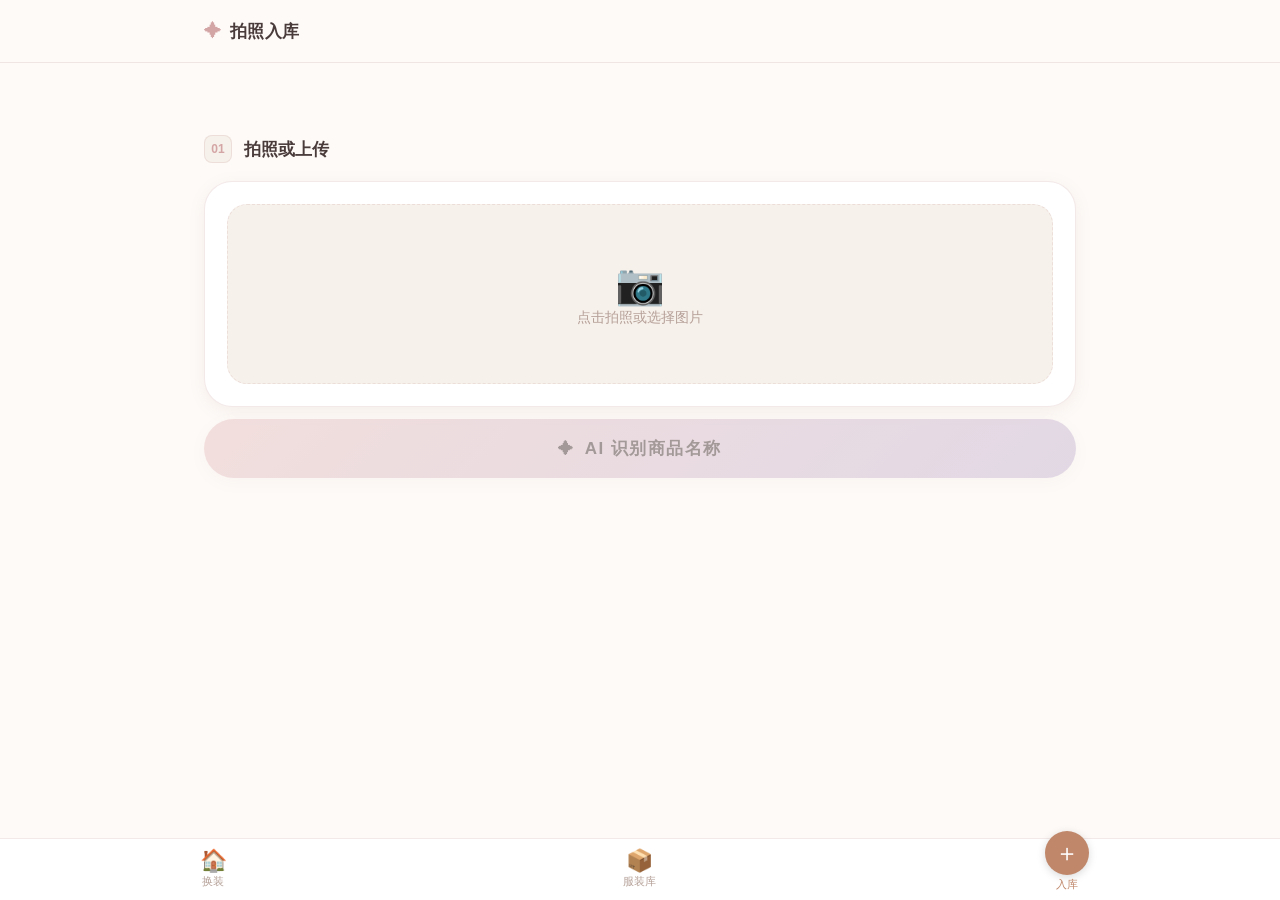
==== src/main/resources/static/add-item.html @ 5368d44f "feat: add frontend - bottom nav, feedback panel, add-item page, inventory list page Made-with: Curso" ====
<!DOCTYPE html>
<html lang="zh-CN" data-theme="gentle-luxury">
<head>
  <meta charset="UTF-8">
  <meta name="viewport" content="width=device-width, initial-scale=1.0, maximum-scale=1.0, user-scalable=no">
  <title>StyleMe · 拍照入库</title>
  <link rel="stylesheet" href="css/style.css">
  <style>
    .preview-img { width:100%; border-radius:12px; object-fit:cover; max-height:300px; display:block; }
    .form-stack { display:flex; flex-direction:column; gap:14px; }
    .field-row { display:flex; gap:10px; }
    .field { display:flex; flex-direction:column; gap:4px; flex:1; }
    .field-label { font-size:13px; font-weight:500; color:var(--text-2,#555); }
    textarea.field-input { resize:vertical; min-height:60px; }
    select.field-input { appearance:none; }
  </style>
</head>
<body>
<header class="header"><div class="header-inner">
  <div class="logo"><span class="logo-mark">✦</span><span class="logo-name">拍照入库</span></div>
</div></header>

<main class="main" style="padding-top:72px">
  <section class="block">
    <div class="block-label">
      <span class="block-num">01</span><span class="block-title">拍照或上传</span>
    </div>
    <div class="ucard" style="cursor:pointer" id="photoCard">
      <div class="uzone" id="photoZone" style="min-height:180px;display:flex;align-items:center;justify-content:center;flex-direction:column;gap:8px;">
        <input type="file" id="photoInput" accept="image/*" capture="environment" hidden>
        <div id="photoPh" style="text-align:center">
          <div style="font-size:40px">📷</div>
          <span style="font-size:14px;color:var(--text-3,#999)">点击拍照或选择图片</span>
        </div>
        <img class="preview-img hidden" id="previewImg" alt="预览">
      </div>
    </div>
    <button class="btn-gen" id="recognizeBtn" disabled style="margin-top:12px;width:100%">
      <span class="btn-gen-star">✦</span><span id="recognizeBtnText">AI 识别商品名称</span>
    </button>
  </section>

  <section class="block hidden" id="itemFormSection">
    <div class="block-label">
      <span class="block-num">02</span><span class="block-title">填写商品信息</span>
    </div>
    <div class="form-stack">
      <div class="field">
        <label class="field-label">商品名称 *</label>
        <input class="field-input" type="text" id="itemName" placeholder="AI已识别，可修改">
      </div>
      <div class="field">
        <label class="field-label">AI 描述</label>
        <textarea class="field-input" id="itemDesc" rows="2" placeholder="商品描述"></textarea>
      </div>
      <div class="field">
        <label class="field-label">分类</label>
        <select class="field-input" id="itemCategory">
          <option value="">请选择</option>
          <option>上装</option><option>下装</option>
          <option>外套</option><option>裙装</option><option>配饰</option>
        </select>
      </div>
      <div class="field-row">
        <div class="field">
          <label class="field-label">进价（元）</label>
          <input class="field-input" type="number" step="0.01" id="costPrice" placeholder="选填">
        </div>
        <div class="field">
          <label class="field-label">售价（元）</label>
          <input class="field-input" type="number" step="0.01" id="salePrice" placeholder="选填">
        </div>
      </div>
      <div class="field-row">
        <div class="field">
          <label class="field-label">颜色</label>
          <input class="field-input" type="text" id="skuColor" placeholder="如：米白色">
        </div>
        <div class="field">
          <label class="field-label">尺码</label>
          <select class="field-input" id="skuSize">
            <option value="">请选择</option>
            <option>XS</option><option>S</option><option>M</option>
            <option>L</option><option>XL</option><option>XXL</option>
          </select>
        </div>
        <div class="field">
          <label class="field-label">库存数</label>
          <input class="field-input" type="number" id="stockQty" value="1" min="0">
        </div>
      </div>
    </div>
    <button class="btn-gen" id="saveBtn" style="width:100%;margin-top:16px">
      <span class="btn-gen-star">✦</span><span id="saveBtnText">确认入库</span>
    </button>
  </section>

  <div class="toast hidden" id="toast"><span class="toast-icon">⚠</span><span id="toastMsg"></span></div>
</main>

<nav class="bottom-nav">
  <a class="bnav-item" href="index.html"><span class="bnav-icon">🏠</span><span class="bnav-label">换装</span></a>
  <a class="bnav-item" href="inventory.html"><span class="bnav-icon">📦</span><span class="bnav-label">服装库</span></a>
  <a class="bnav-item bnav-add active" href="add-item.html"><span class="bnav-icon">＋</span><span class="bnav-label">入库</span></a>
</nav>

<script>
const getToken = () => localStorage.getItem('sm_token') || '';
const showToast = (msg, dur) => {
  dur = dur || 3000;
  const t = document.getElementById('toast');
  document.getElementById('toastMsg').textContent = msg;
  t.classList.remove('hidden');
  setTimeout(() => t.classList.add('hidden'), dur);
};

let photoFile = null;

document.getElementById('photoCard').addEventListener('click', () =>
  document.getElementById('photoInput').click());

document.getElementById('photoInput').addEventListener('change', e => {
  photoFile = e.target.files[0];
  if (!photoFile) return;
  const reader = new FileReader();
  reader.onload = ev => {
    const img = document.getElementById('previewImg');
    img.src = ev.target.result;
    img.classList.remove('hidden');
    document.getElementById('photoPh').style.display = 'none';
    document.getElementById('recognizeBtn').disabled = false;
  };
  reader.readAsDataURL(photoFile);
});

document.getElementById('recognizeBtn').addEventListener('click', async () => {
  if (!photoFile) return;
  document.getElementById('recognizeBtnText').textContent = '识别中…';
  document.getElementById('recognizeBtn').disabled = true;

  try {
    const fd = new FormData();
    fd.append('image', photoFile);
    const res = await fetch('/inventory/recognize', {
      method: 'POST',
      headers: { 'Authorization': 'Bearer ' + getToken() },
      body: fd
    });
    const data = await res.json();
    if (data.code === 200 && data.data) {
      document.getElementById('itemName').value = data.data.name || '';
      document.getElementById('itemDesc').value  = data.data.description || '';
    } else {
      showToast('AI识别失败，请手动填写');
    }
  } catch(e) {
    showToast('网络错误，请手动填写');
  }

  document.getElementById('itemFormSection').classList.remove('hidden');
  document.getElementById('itemFormSection').scrollIntoView({ behavior: 'smooth' });
  document.getElementById('recognizeBtnText').textContent = 'AI 识别商品名称';
  document.getElementById('recognizeBtn').disabled = false;
});

document.getElementById('saveBtn').addEventListener('click', async () => {
  const itemName = document.getElementById('itemName').value.trim();
  if (!itemName) { showToast('请填写商品名称'); return; }
  if (!photoFile) { showToast('请先拍照或上传图片'); return; }

  document.getElementById('saveBtnText').textContent = '入库中…';
  document.getElementById('saveBtn').disabled = true;

  try {
    const fd = new FormData();
    fd.append('image', photoFile);
    fd.append('itemName', itemName);
    const cat   = document.getElementById('itemCategory').value;
    const cost  = document.getElementById('costPrice').value;
    const sale  = document.getElementById('salePrice').value;
    const desc  = document.getElementById('itemDesc').value;
    const color = document.getElementById('skuColor').value;
    const size  = document.getElementById('skuSize').value;
    const qty   = document.getElementById('stockQty').value;
    if (cat)   fd.append('category', cat);
    if (cost)  fd.append('costPrice', cost);
    if (sale)  fd.append('salePrice', sale);
    if (desc)  fd.append('description', desc);
    if (color) fd.append('color', color);
    if (size)  fd.append('size', size);
    if (qty)   fd.append('stockQty', qty);

    const res = await fetch('/inventory/items', {
      method: 'POST',
      headers: { 'Authorization': 'Bearer ' + getToken() },
      body: fd
    });
    const data = await res.json();
    if (data.code === 200) {
      showToast('入库成功！');
      setTimeout(() => location.href = 'inventory.html', 1200);
    } else {
      showToast('入库失败：' + (data.msg || '请重试'));
    }
  } catch(e) {
    showToast('网络错误：' + e.message);
  }

  document.getElementById('saveBtnText').textContent = '确认入库';
  document.getElementById('saveBtn').disabled = false;
});
</script>
</body>
</html>
---- src/main/resources/static/css/style.css ----
/* ================================================================
   StyleMe · 全局样式
   主题切换：[data-theme="gentle-luxury" | "sweet-fresh" | "premium"]
   ================================================================ */

/* ── 1. 主题变量 ─────────────────────────────────────────────── */

/* 默认：温柔轻奢（莫兰迪浅粉 × 浅杏 × 低饱和紫） */
:root {
  --bg:          #FDFAF7;
  --bg-2:        #F7F1EB;
  --bg-card:     #FFFFFF;
  --bg-input:    #F4EDE5;
  --bg-header:   rgba(253, 250, 247, 0.88);

  --c-primary:   #D4A5A5;
  --c-deep:      #BF8F8F;
  --c-rose:      #E8C4C4;
  --c-apricot:   #EDD5BC;
  --c-lavender:  #C8B8D4;

  --text-1:      #4A3B3B;
  --text-2:      #8A7070;
  --text-3:      #B5A098;

  --border:      rgba(200, 155, 155, 0.22);
  --shadow-s:    0 4px 16px rgba(190, 140, 130, 0.10);
  --shadow-m:    0 8px 32px rgba(190, 140, 130, 0.14);
  --shadow-l:    0 18px 52px rgba(190, 140, 130, 0.18);

  --grad:        linear-gradient(135deg, #E8C4C4 0%, #C8B8D4 100%);
  --grad-hover:  linear-gradient(135deg, #D4A5A5 0%, #B8A5C8 100%);
  --btn-text:    #4A3B3B;

  --tdot-1:      linear-gradient(135deg, #E8C4C4, #C8B8D4);
  --tdot-2:      linear-gradient(135deg, #FFB3CC, #B8E4FF);
  --tdot-3:      linear-gradient(135deg, #8B7355, #2C2420);

  --radius-s:    12px;
  --radius-m:    20px;
  --radius-l:    28px;
  --radius-xl:   36px;
  --ease:        cubic-bezier(0.4, 0, 0.2, 1);
}

/* 甜美清新（马卡龙粉 × 淡蓝 × 柔和渐变） */
[data-theme="sweet-fresh"] {
  --bg:          #FFF8FC;
  --bg-2:        #FFF0F6;
  --bg-card:     #FFFFFF;
  --bg-input:    #FFEAF3;
  --bg-header:   rgba(255, 248, 252, 0.88);

  --c-primary:   #FF85A6;
  --c-deep:      #E8628A;
  --c-rose:      #FFB3CC;
  --c-apricot:   #FFDDE8;
  --c-lavender:  #B8E4FF;

  --text-1:      #4A2B3B;
  --text-2:      #9B6B80;
  --text-3:      #C49BAA;

  --border:      rgba(255, 133, 166, 0.22);
  --shadow-s:    0 4px 16px rgba(255, 133, 166, 0.10);
  --shadow-m:    0 8px 32px rgba(255, 133, 166, 0.14);
  --shadow-l:    0 18px 52px rgba(255, 133, 166, 0.18);

  --grad:        linear-gradient(135deg, #FFB3CC 0%, #B8E4FF 100%);
  --grad-hover:  linear-gradient(135deg, #FF85A6 0%, #82CCFF 100%);
  --btn-text:    #4A2B3B;
}

/* 高级质感（极简线条 × 暖棕 × 优雅深色） */
[data-theme="premium"] {
  --bg:          #F8F6F3;
  --bg-2:        #F0EDE8;
  --bg-card:     #FFFFFF;
  --bg-input:    #EDE9E3;
  --bg-header:   rgba(248, 246, 243, 0.88);

  --c-primary:   #8B7355;
  --c-deep:      #6B5540;
  --c-rose:      #C4B5A0;
  --c-apricot:   #D4C5B0;
  --c-lavender:  #A09898;

  --text-1:      #2C2420;
  --text-2:      #6B5C50;
  --text-3:      #9B8C80;

  --border:      rgba(100, 80, 60, 0.16);
  --shadow-s:    0 4px 16px rgba(80, 60, 40, 0.08);
  --shadow-m:    0 8px 32px rgba(80, 60, 40, 0.12);
  --shadow-l:    0 18px 52px rgba(80, 60, 40, 0.16);

  --grad:        linear-gradient(135deg, #5C4535 0%, #2C2420 100%);
  --grad-hover:  linear-gradient(135deg, #7A5C45 0%, #4A3525 100%);
  --btn-text:    #F8F6F3;
}

/* ── 2. 基础重置 ─────────────────────────────────────────────── */
*, *::before, *::after { box-sizing: border-box; margin: 0; padding: 0; }

html {
  font-size: 16px;
  scroll-behavior: smooth;
  -webkit-tap-highlight-color: transparent;
}

body {
  font-family: -apple-system, BlinkMacSystemFont, "PingFang SC",
               "Hiragino Sans GB", "Microsoft YaHei", "Segoe UI", sans-serif;
  background: var(--bg);
  color: var(--text-1);
  min-height: 100vh;
  display: flex;
  flex-direction: column;
  transition: background 0.4s var(--ease), color 0.4s var(--ease);
  -webkit-font-smoothing: antialiased;
}

img   { max-width: 100%; display: block; }
input, button, textarea { font-family: inherit; outline: none; border: none; background: none; }
.hidden { display: none !important; }

/* ── 3. Header ───────────────────────────────────────────────── */
.header {
  position: sticky;
  top: 0;
  z-index: 200;
  background: var(--bg-header);
  backdrop-filter: blur(18px);
  -webkit-backdrop-filter: blur(18px);
  border-bottom: 1px solid var(--border);
  transition: background 0.4s var(--ease);
}

.header-inner {
  max-width: 920px;
  margin: 0 auto;
  padding: 0 24px;
  height: 62px;
  display: flex;
  align-items: center;
  justify-content: space-between;
}

/* Logo */
.logo { display: flex; align-items: center; gap: 8px; }
.logo-mark { font-size: 18px; color: var(--c-primary); line-height: 1; }
.logo-name  { font-size: 17px; font-weight: 800; color: var(--text-1); letter-spacing: 0.3px; }
.logo-tag   {
  font-size: 11px; color: var(--text-3);
  padding: 3px 9px;
  background: var(--bg-2);
  border-radius: 100px;
  border: 1px solid var(--border);
}

/* Header right */
.header-right { display: flex; align-items: center; gap: 14px; }

/* Theme bar */
.theme-bar {
  display: flex; gap: 7px; align-items: center;
  padding: 6px 10px;
  background: var(--bg-2);
  border-radius: 100px;
  border: 1px solid var(--border);
}

.tdot {
  width: 18px; height: 18px; border-radius: 50%;
  cursor: pointer;
  border: 2px solid transparent;
  transition: transform 0.25s var(--ease), border-color 0.25s var(--ease);
  flex-shrink: 0;
}
.tdot:nth-child(1) { background: var(--tdot-1); }
.tdot:nth-child(2) { background: var(--tdot-2); }
.tdot:nth-child(3) { background: var(--tdot-3); }
.tdot.active, .tdot:hover { transform: scale(1.25); border-color: var(--text-1); }

/* Auth */
.auth-wrap { display: flex; align-items: center; }

.user-chip {
  display: flex; align-items: center; gap: 8px;
}
.user-avatar {
  width: 30px; height: 30px; border-radius: 50%;
  background: var(--grad);
  color: var(--btn-text);
  font-size: 13px; font-weight: 700;
  display: flex; align-items: center; justify-content: center;
  flex-shrink: 0;
}
.user-name { font-size: 13px; color: var(--text-2); max-width: 80px; overflow: hidden; text-overflow: ellipsis; white-space: nowrap; }
.btn-logout {
  padding: 5px 12px; border-radius: 100px;
  border: 1px solid var(--border);
  font-size: 12px; color: var(--text-2);
  cursor: pointer;
  transition: all 0.2s var(--ease);
}
.btn-logout:hover { background: var(--bg-2); color: var(--text-1); }

.btn-login {
  padding: 9px 22px;
  border-radius: 100px;
  background: var(--grad);
  color: var(--btn-text);
  font-size: 14px; font-weight: 600;
  cursor: pointer;
  box-shadow: var(--shadow-s);
  transition: all 0.3s var(--ease);
}
.btn-login:hover { transform: translateY(-1px); box-shadow: var(--shadow-m); }

/* ── 4. Hero ─────────────────────────────────────────────────── */
.hero {
  position: relative;
  max-width: 920px;
  margin: 0 auto;
  padding: 56px 24px 44px;
  overflow: hidden;
}

.hero-body { position: relative; z-index: 1; }

.hero-badge {
  display: inline-flex; align-items: center; gap: 6px;
  padding: 7px 18px;
  background: var(--bg-card);
  border: 1px solid var(--border);
  border-radius: 100px;
  font-size: 13px; font-weight: 500;
  color: var(--c-primary);
  margin-bottom: 22px;
  box-shadow: var(--shadow-s);
}

.hero-title {
  font-size: clamp(30px, 5.5vw, 50px);
  font-weight: 800;
  line-height: 1.22;
  letter-spacing: -0.5px;
  color: var(--text-1);
  margin-bottom: 16px;
}

.hero-desc {
  font-size: 15px;
  color: var(--text-2);
  line-height: 1.65;
  max-width: 380px;
}

/* Decorative blobs */
.hero-deco { position: absolute; inset: 0; pointer-events: none; overflow: hidden; }
.deco-blob {
  position: absolute;
  border-radius: 50%;
  transition: background 0.4s var(--ease), opacity 0.4s var(--ease);
}
.deco-blob-1 {
  width: 220px; height: 220px;
  right: -20px; top: 0;
  background: var(--c-rose);
  opacity: 0.22;
}
.deco-blob-2 {
  width: 150px; height: 150px;
  right: 35px; top: 35px;
  background: var(--c-lavender);
  opacity: 0.28;
}
.deco-blob-3 {
  width: 80px; height: 80px;
  right: 75px; top: 75px;
  background: var(--c-apricot);
  opacity: 0.5;
}

/* ── 5. Main layout ──────────────────────────────────────────── */
.main {
  flex: 1;
  max-width: 920px;
  width: 100%;
  margin: 0 auto;
  padding: 0 24px 88px;
  display: flex;
  flex-direction: column;
  gap: 36px;
}

/* Block header */
.block-label {
  display: flex;
  align-items: center;
  gap: 12px;
  margin-bottom: 18px;
}
.block-num {
  width: 28px; height: 28px;
  border-radius: 8px;
  background: var(--bg-2);
  border: 1px solid var(--border);
  font-size: 12px; font-weight: 700;
  color: var(--c-primary);
  display: flex; align-items: center; justify-content: center;
  flex-shrink: 0;
}
.block-title { font-size: 17px; font-weight: 700; color: var(--text-1); }
.block-tip   { font-size: 12px; color: var(--text-3); margin-left: auto; }

/* ── 6. Upload ───────────────────────────────────────────────── */
.upload-row {
  display: grid;
  grid-template-columns: 1fr 1fr;
  gap: 16px;
}

.ucard {
  background: var(--bg-card);
  border-radius: var(--radius-l);
  padding: 22px;
  border: 1px solid var(--border);
  box-shadow: var(--shadow-s);
  transition: box-shadow 0.3s var(--ease), transform 0.3s var(--ease);
}
.ucard:hover { box-shadow: var(--shadow-m); transform: translateY(-2px); }

.ucard-head {
  display: flex; align-items: center; gap: 12px;
  margin-bottom: 14px;
}
.ucard-icon {
  width: 48px; height: 48px;
  border-radius: var(--radius-s);
  background: var(--bg-2);
  font-size: 24px;
  display: flex; align-items: center; justify-content: center;
  flex-shrink: 0;
}
.ucard-name  { font-size: 14px; font-weight: 700; color: var(--text-1); margin-bottom: 3px; }
.ucard-limit { font-size: 12px; color: var(--text-3); }

/* Upload zone */
.uzone {
  min-height: 140px;
  border: 1.5px dashed var(--border);
  border-radius: var(--radius-m);
  background: var(--bg-2);
  cursor: pointer;
  position: relative;
  overflow: hidden;
  transition: border-color 0.25s var(--ease), background 0.25s var(--ease);
}
.uzone:hover,
.uzone.drag-over {
  border-color: var(--c-primary);
  background: var(--bg-input);
}

/* Placeholder */
.uzone-ph {
  position: absolute;
  inset: 0;
  display: flex;
  flex-direction: column;
  align-items: center;
  justify-content: center;
  gap: 8px;
  font-size: 13px;
  color: var(--text-3);
  pointer-events: none;
  transition: opacity 0.2s;
}
.uzone-ph.hidden { opacity: 0; pointer-events: none; display: flex !important; visibility: hidden; }
.uzone-plus {
  width: 38px; height: 38px;
  border-radius: 50%;
  background: var(--bg-card);
  border: 1.5px solid var(--border);
  font-size: 22px; font-weight: 300;
  color: var(--c-primary);
  display: flex; align-items: center; justify-content: center;
  box-shadow: var(--shadow-s);
  line-height: 1;
}

/* Preview grid */
.ugrid {
  display: flex;
  flex-wrap: wrap;
  gap: 8px;
  padding: 10px;
  min-height: 140px;
  align-content: flex-start;
  position: relative;
  z-index: 1;
}

.uitem {
  width: calc(33.33% - 6px);
  aspect-ratio: 1 / 1;
  border-radius: var(--radius-s);
  overflow: hidden;
  position: relative;
  box-shadow: var(--shadow-s);
  animation: popIn 0.25s var(--ease);
}
.uitem img {
  width: 100%; height: 100%;
  object-fit: cover;
  display: block;
}
.uitem-del {
  position: absolute; top: 4px; right: 4px;
  width: 22px; height: 22px;
  border-radius: 50%;
  background: rgba(0,0,0,0.45);
  color: #fff;
  font-size: 15px; line-height: 1;
  display: flex; align-items: center; justify-content: center;
  cursor: pointer;
  transition: background 0.2s;
}
.uitem-del:hover { background: rgba(200,60,60,0.85); }

/* ── 7. Preferences ──────────────────────────────────────────── */
.pref-stack {
  display: flex;
  flex-direction: column;
  gap: 4px;
  background: var(--bg-card);
  border-radius: var(--radius-l);
  border: 1px solid var(--border);
  box-shadow: var(--shadow-s);
  overflow: hidden;
}

.pref-row {
  display: flex;
  align-items: flex-start;
  gap: 16px;
  padding: 18px 22px;
  border-bottom: 1px solid var(--border);
}
.pref-row:last-child { border-bottom: none; }

.pref-label {
  font-size: 13px;
  font-weight: 600;
  color: var(--text-3);
  letter-spacing: 0.5px;
  padding-top: 7px;
  min-width: 32px;
  flex-shrink: 0;
}

.pills { display: flex; flex-wrap: wrap; gap: 8px; }

.pill { cursor: pointer; }
.pill input { display: none; }
.pill span {
  display: inline-flex; align-items: center;
  padding: 7px 16px;
  border-radius: 100px;
  font-size: 13px; font-weight: 500;
  color: var(--text-2);
  background: var(--bg-2);
  border: 1.5px solid transparent;
  transition: all 0.22s var(--ease);
  user-select: none;
  white-space: nowrap;
}
.pill span:hover { background: var(--bg-input); border-color: var(--border); }
.pill input:checked + span {
  background: var(--bg-card);
  border-color: var(--c-primary);
  color: var(--c-primary);
  font-weight: 700;
  box-shadow: var(--shadow-s);
}

/* ── 8. Generate button ──────────────────────────────────────── */
.gen-section {
  display: flex;
  flex-direction: column;
  align-items: center;
  gap: 12px;
}

.btn-gen {
  display: inline-flex;
  align-items: center;
  justify-content: center;
  gap: 10px;
  padding: 18px 52px;
  border-radius: 100px;
  background: var(--grad);
  color: var(--btn-text);
  font-size: 17px;
  font-weight: 700;
  letter-spacing: 1.5px;
  cursor: pointer;
  box-shadow: var(--shadow-m);
  transition: all 0.3s var(--ease);
  position: relative;
  overflow: hidden;
  min-width: 220px;
}
.btn-gen::after {
  content: '';
  position: absolute; inset: 0;
  background: linear-gradient(135deg, rgba(255,255,255,0.22) 0%, transparent 55%);
  opacity: 0;
  transition: opacity 0.3s;
}
.btn-gen:hover::after { opacity: 1; }
.btn-gen:hover        { transform: translateY(-3px); box-shadow: var(--shadow-l); }
.btn-gen:active       { transform: translateY(-1px); }
.btn-gen:disabled     { opacity: 0.5; cursor: not-allowed; transform: none; box-shadow: var(--shadow-s); }

.btn-gen-star { font-size: 15px; }

.gen-hint { font-size: 13px; color: var(--text-3); }

/* ── 9. Loading ──────────────────────────────────────────────── */
.loading-wrap {
  display: flex;
  justify-content: center;
  padding: 10px 0;
}

.loading-card {
  background: var(--bg-card);
  border-radius: var(--radius-l);
  padding: 44px 56px;
  display: flex;
  flex-direction: column;
  align-items: center;
  gap: 14px;
  border: 1px solid var(--border);
  box-shadow: var(--shadow-m);
  animation: fadeIn 0.3s var(--ease);
}

.spinner {
  width: 50px; height: 50px;
  border: 3px solid var(--bg-2);
  border-top-color: var(--c-primary);
  border-radius: 50%;
  animation: spin 0.8s linear infinite;
}

.loading-title { font-size: 15px; font-weight: 600; color: var(--text-1); }
.loading-sub   { font-size: 13px; color: var(--text-3); }

/* ── 10. Result ──────────────────────────────────────────────── */
.result-section { animation: slideUp 0.5s var(--ease); }

.result-card {
  background: var(--bg-card);
  border-radius: var(--radius-xl);
  overflow: hidden;
  border: 1px solid var(--border);
  box-shadow: var(--shadow-l);
}

.result-imgs {
  width: 100%;
  background: var(--bg-2);
  display: flex;
  flex-wrap: wrap;
  min-height: 180px;
}

.result-img-item {
  flex: 1;
  min-width: 200px;
  max-height: 520px;
  overflow: hidden;
  background: var(--bg-2);
}
.result-img-item img {
  width: 100%; height: 100%;
  object-fit: contain;
  transition: transform 0.4s var(--ease);
}
.result-img-item img:hover { transform: scale(1.02); }

.result-info {
  padding: 28px 28px 32px;
  display: flex;
  flex-direction: column;
  gap: 18px;
}

.result-desc {
  font-size: 14px; line-height: 1.75;
  color: var(--text-2);
}

.result-chips { display: flex; flex-wrap: wrap; gap: 8px; }

.chip {
  display: inline-flex; align-items: center; gap: 4px;
  padding: 5px 13px;
  background: var(--bg-2);
  border: 1px solid var(--border);
  border-radius: 100px;
  font-size: 12px; color: var(--text-3);
}

.result-btns { display: flex; gap: 12px; }

.btn-outline, .btn-solid {
  flex: 1; padding: 14px 20px;
  border-radius: 100px;
  font-size: 14px; font-weight: 600;
  cursor: pointer;
  transition: all 0.25s var(--ease);
}
.btn-solid {
  background: var(--grad);
  color: var(--btn-text);
  box-shadow: var(--shadow-s);
}
.btn-solid:hover { transform: translateY(-2px); box-shadow: var(--shadow-m); }

.btn-outline {
  background: var(--bg-2);
  color: var(--text-2);
  border: 1.5px solid var(--border);
}
.btn-outline:hover { border-color: var(--c-primary); color: var(--c-primary); background: var(--bg-input); }

/* ── 11. Toast ───────────────────────────────────────────────── */
.toast {
  position: fixed;
  bottom: 28px;
  left: 50%;
  transform: translateX(-50%);
  z-index: 500;
  background: #fff5f5;
  border: 1px solid #ffd0d0;
  border-radius: var(--radius-m);
  padding: 14px 22px;
  display: flex;
  align-items: center;
  gap: 8px;
  font-size: 14px;
  color: #b04040;
  box-shadow: var(--shadow-m);
  animation: slideUp 0.3s var(--ease);
  white-space: nowrap;
  max-width: calc(100vw - 48px);
}
.toast-icon { font-size: 16px; flex-shrink: 0; }

/* ── 12. Footer ──────────────────────────────────────────────── */
.footer {
  background: var(--bg-2);
  border-top: 1px solid var(--border);
  transition: background 0.4s var(--ease);
}
.footer-inner {
  max-width: 920px; margin: 0 auto;
  padding: 22px 24px;
  display: flex;
  align-items: center;
  justify-content: space-between;
}
.footer-brand { font-size: 14px; font-weight: 700; color: var(--c-primary); }
.footer-copy  { font-size: 12px; color: var(--text-3); }

/* ── 13. Modal ───────────────────────────────────────────────── */
.modal-bg {
  position: fixed; inset: 0; z-index: 999;
  background: rgba(30, 20, 20, 0.38);
  backdrop-filter: blur(10px);
  -webkit-backdrop-filter: blur(10px);
  display: flex;
  align-items: center;
  justify-content: center;
  padding: 24px;
  animation: fadeIn 0.2s var(--ease);
}

.modal {
  background: var(--bg-card);
  border-radius: var(--radius-xl);
  padding: 40px 34px 36px;
  width: 100%;
  max-width: 375px;
  position: relative;
  box-shadow: 0 28px 72px rgba(0,0,0,0.18);
  animation: slideUp 0.3s var(--ease);
}

.modal-x {
  position: absolute; top: 16px; right: 18px;
  width: 32px; height: 32px; border-radius: 50%;
  background: var(--bg-2);
  color: var(--text-2);
  font-size: 20px; line-height: 1;
  display: flex; align-items: center; justify-content: center;
  cursor: pointer;
  transition: all 0.2s;
}
.modal-x:hover { background: var(--bg-input); color: var(--text-1); }

.modal-top { text-align: center; margin-bottom: 30px; }
.modal-icon  { font-size: 36px; color: var(--c-primary); margin-bottom: 12px; }
.modal-title { font-size: 22px; font-weight: 800; color: var(--text-1); margin-bottom: 8px; }
.modal-sub   { font-size: 14px; color: var(--text-3); }

.field { margin-bottom: 16px; }
.field-label {
  display: block;
  font-size: 13px; font-weight: 600;
  color: var(--text-2);
  margin-bottom: 7px;
}
.field-input {
  width: 100%;
  padding: 13px 16px;
  background: var(--bg-2);
  border: 1.5px solid var(--border);
  border-radius: var(--radius-m);
  font-size: 15px; color: var(--text-1);
  transition: all 0.22s var(--ease);
}
.field-input:focus {
  border-color: var(--c-primary);
  background: var(--bg-card);
  box-shadow: 0 0 0 3px rgba(200, 140, 140, 0.12);
}
.field-error {
  font-size: 13px; color: #b04040;
  background: #fff5f5;
  border: 1px solid #ffd0d0;
  border-radius: var(--radius-s);
  padding: 10px 14px;
  margin-bottom: 12px;
}

.modal-note {
  text-align: center;
  font-size: 12px; color: var(--text-3);
  margin-top: 16px;
}

/* ── 14. Animations ──────────────────────────────────────────── */
@keyframes spin    { to { transform: rotate(360deg); } }
@keyframes fadeIn  { from { opacity: 0; } to { opacity: 1; } }
@keyframes slideUp {
  from { opacity: 0; transform: translateY(22px); }
  to   { opacity: 1; transform: translateY(0); }
}
@keyframes popIn {
  from { opacity: 0; transform: scale(0.8); }
  to   { opacity: 1; transform: scale(1); }
}

/* ── 15. Responsive ──────────────────────────────────────────── */
@media (max-width: 640px) {
  .hero        { padding: 36px 18px 28px; }
  .deco-blob   { display: none; }
  .hero-desc   { font-size: 14px; }

  .header-inner { padding: 0 16px; height: 56px; }
  .logo-tag     { display: none; }
  .logo-name    { font-size: 15px; }
  .header-right { gap: 10px; }
  .theme-bar    { padding: 5px 8px; gap: 6px; }
  .tdot         { width: 15px; height: 15px; }

  .main         { padding: 0 16px 72px; gap: 28px; }
  .upload-row   { grid-template-columns: 1fr; }
  .ucard        { padding: 16px; }

  .pref-row     { flex-direction: column; gap: 10px; }
  .pref-label   { padding-top: 0; }
  .pref-stack   { border-radius: var(--radius-m); }

  .btn-gen      { width: 100%; padding: 16px; font-size: 16px; }

  .result-info  { padding: 20px 18px 24px; }
  .result-btns  { flex-direction: column; }

  .footer-copy  { display: none; }

  .loading-card { padding: 32px 28px; }

  .modal        { padding: 32px 24px 28px; }
}

@media (max-width: 400px) {
  .btn-login    { padding: 7px 14px; font-size: 13px; }
  .user-name    { display: none; }
}

/* ── Bottom Navigation ─────────────────────── */
.bottom-nav {
  position: fixed; bottom: 0; left: 0; right: 0;
  display: flex; align-items: center; justify-content: space-around;
  background: var(--bg-card, #fff); border-top: 1px solid var(--border, #eee);
  padding: 8px 0 max(8px, env(safe-area-inset-bottom));
  z-index: 100;
}
.bnav-item {
  display: flex; flex-direction: column; align-items: center;
  gap: 2px; text-decoration: none; color: var(--text-3, #999);
  font-size: 11px; min-width: 56px;
}
.bnav-item.active { color: var(--accent, #c0876a); }
.bnav-icon { font-size: 22px; line-height: 1; }
.bnav-add .bnav-icon {
  background: var(--accent, #c0876a); color: #fff;
  border-radius: 50%; width: 44px; height: 44px;
  display: flex; align-items: center; justify-content: center;
  font-size: 24px; margin-top: -16px; box-shadow: 0 2px 8px rgba(0,0,0,.15);
}
.main, .footer { padding-bottom: 80px; }

/* ── Feedback Panel ───────────────────────── */
.feedback-wrap { margin-top: 20px; padding: 20px; background: var(--bg-card,#fff); border-radius: 16px; border: 1px solid var(--border,#eee); }
.feedback-title { font-size: 15px; font-weight: 600; margin-bottom: 14px; color: var(--text-1,#222); }
.fb-group { margin-bottom: 12px; }
.fb-group-label { font-size: 12px; color: var(--text-3,#999); margin-bottom: 6px; }
.fb-tags { display: flex; flex-wrap: wrap; gap: 8px; }
.fb-tag input { display: none; }
.fb-tag span { display: block; padding: 6px 12px; border-radius: 20px; border: 1px solid var(--border,#eee); font-size: 13px; cursor: pointer; color: var(--text-2,#555); transition: all .2s; }
.fb-tag input:checked + span { background: var(--accent,#c0876a); color: #fff; border-color: var(--accent,#c0876a); }
.fb-input-row { display: flex; gap: 8px; margin-top: 14px; }
.fb-input { flex: 1; padding: 10px 14px; border: 1px solid var(--border,#eee); border-radius: 10px; font-size: 14px; outline: none; }
.fb-mic { width: 42px; height: 42px; border-radius: 50%; border: 1px solid var(--border,#eee); background: var(--bg-page,#fdfaf7); font-size: 18px; cursor: pointer; flex-shrink: 0; }
.fb-mic.mic-active { background: #fee; border-color: #f66; }
.fb-trigger { margin-top: 12px; width: 100%; }
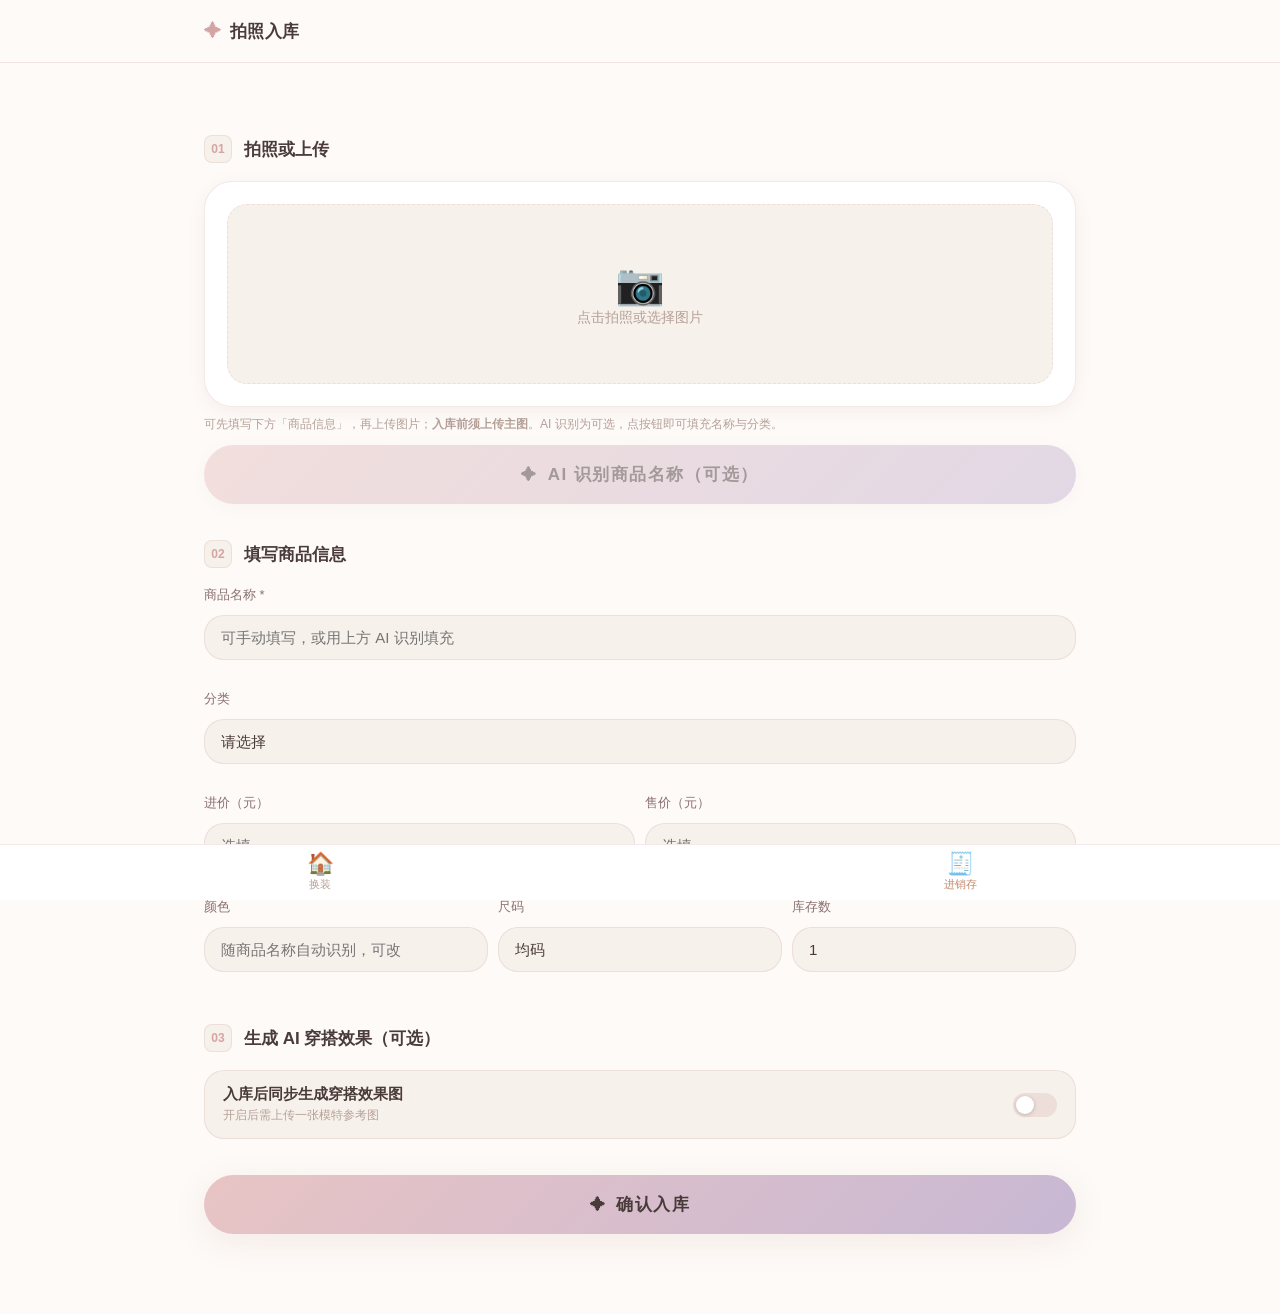
==== commit 8c1d935c: "feat: 进销存增强、报表退货冲减、服装库表格批量、用量统计店铺名等 Made-with: Cursor" ====
--- a/src/main/resources/static/add-item.html
+++ b/src/main/resources/static/add-item.html
@@ -6,21 +6,90 @@
   <title>StyleMe · 拍照入库</title>
   <link rel="stylesheet" href="css/style.css">
   <style>
-    .preview-img { width:100%; border-radius:12px; object-fit:cover; max-height:300px; display:block; }
-    .form-stack { display:flex; flex-direction:column; gap:14px; }
-    .field-row { display:flex; gap:10px; }
-    .field { display:flex; flex-direction:column; gap:4px; flex:1; }
-    .field-label { font-size:13px; font-weight:500; color:var(--text-2,#555); }
-    textarea.field-input { resize:vertical; min-height:60px; }
-    select.field-input { appearance:none; }
+    .preview-img   { width:100%; border-radius:12px; object-fit:cover; max-height:300px; display:block; }
+    .form-stack    { display:flex; flex-direction:column; gap:14px; }
+    .field-row     { display:flex; gap:10px; }
+    .field         { display:flex; flex-direction:column; gap:4px; flex:1; }
+    .field-label   { font-size:13px; font-weight:500; color:var(--text-2,#555); }
+    select.field-input   { appearance:none; }
+
+    /* AI 穿搭 toggle 区 */
+    .tryon-toggle-row {
+      display: flex; align-items: center; justify-content: space-between;
+      padding: 14px 18px;
+      background: var(--bg-2);
+      border: 1.5px solid var(--border);
+      border-radius: var(--radius-m);
+      cursor: pointer;
+    }
+    .tryon-toggle-label { display:flex; flex-direction:column; gap:3px; }
+    .tryon-toggle-title { font-size:15px; font-weight:700; color:var(--text-1); }
+    .tryon-toggle-sub   { font-size:12px; color:var(--text-3); }
+
+    /* 参考图上传区 */
+    .ref-zone {
+      border: 2px dashed var(--border);
+      border-radius: var(--radius-m);
+      min-height: 120px;
+      display: flex; align-items: center; justify-content: center; flex-direction: column; gap: 6px;
+      cursor: pointer; transition: border-color .2s;
+    }
+    .ref-zone:hover { border-color: var(--c-primary); }
+    .ref-zone-icon  { font-size: 32px; }
+    .ref-zone-hint  { font-size: 13px; color: var(--text-3); }
+    .ref-preview    { width:100%; max-height:200px; object-fit:cover; border-radius:10px; }
+
+    /* 风格快选 */
+    .style-quick    { display:flex; gap:8px; flex-wrap:wrap; margin-top:4px; }
+    .style-pill     { padding:6px 14px; border-radius:100px; border:1.5px solid var(--border); font-size:13px; cursor:pointer; color:var(--text-2); transition: all .2s; }
+    .style-pill.active { background:var(--grad); color:var(--btn-text); border-color:transparent; }
+
+    /* 次数提示徽章 */
+    .quota-badge {
+      display: inline-flex; align-items: center; gap: 4px;
+      padding: 4px 12px; border-radius: 100px;
+      background: var(--bg-2); border: 1px solid var(--border);
+      font-size: 12px; color: var(--text-2);
+    }
+    .quota-badge.warn { background:#fff8e1; border-color:#ffe082; color:#b08000; }
+    .quota-badge.out  { background:#fff5f5; border-color:#ffd0d0; color:#b04040; }
+
+    /* 通知卡片（固定底部，底部导航上方） */
+    .notify-card {
+      position: fixed;
+      bottom: calc(68px + env(safe-area-inset-bottom));
+      left: 16px; right: 16px;
+      z-index: 500;
+      background: var(--bg-card);
+      border: 1.5px solid var(--border);
+      border-radius: var(--radius-m);
+      box-shadow: var(--shadow-l);
+      padding: 14px 16px;
+      display: flex; align-items: flex-start; gap: 12px;
+      animation: slideUp .3s var(--ease);
+      transition: opacity .3s;
+    }
+    .notify-card.hidden { display: none; }
+    .notify-icon    { font-size: 28px; flex-shrink: 0; line-height: 1; }
+    .notify-body    { flex: 1; min-width: 0; }
+    .notify-title   { font-size: 14px; font-weight: 700; color: var(--text-1); margin-bottom: 3px; }
+    .notify-sub     { font-size: 12px; color: var(--text-3); white-space: pre-wrap; }
+    .notify-imgs    { display:flex; gap:6px; margin-top:8px; flex-wrap:wrap; }
+    .notify-thumb   { width:58px; height:58px; object-fit:cover; border-radius:8px; border:1px solid var(--border); cursor:pointer; }
+    .notify-close   { flex-shrink:0; width:24px; height:24px; border-radius:50%; background:var(--bg-2); color:var(--text-3); font-size:14px; display:flex;align-items:center;justify-content:center; cursor:pointer; margin-top:2px; }
+    .notify-spin    { width:18px; height:18px; border:2px solid var(--border); border-top-color:var(--c-primary); border-radius:50%; animation:spin 0.8s linear infinite; flex-shrink:0; margin-top:5px; }
   </style>
 </head>
 <body>
+
 <header class="header"><div class="header-inner">
   <div class="logo"><span class="logo-mark">✦</span><span class="logo-name">拍照入库</span></div>
+  <div id="quotaDisplay"></div>
 </div></header>
 
 <main class="main" style="padding-top:72px">
+
+  <!-- Step 01: 拍照 -->
   <section class="block">
     <div class="block-label">
       <span class="block-num">01</span><span class="block-title">拍照或上传</span>
@@ -35,23 +104,23 @@
         <img class="preview-img hidden" id="previewImg" alt="预览">
       </div>
     </div>
+    <p style="font-size:12px;color:var(--text-3);margin:8px 0 0;line-height:1.5">
+      可先填写下方「商品信息」，再上传图片；<strong>入库前须上传主图</strong>。AI 识别为可选，点按钮即可填充名称与分类。
+    </p>
     <button class="btn-gen" id="recognizeBtn" disabled style="margin-top:12px;width:100%">
-      <span class="btn-gen-star">✦</span><span id="recognizeBtnText">AI 识别商品名称</span>
+      <span class="btn-gen-star">✦</span><span id="recognizeBtnText">AI 识别商品名称（可选）</span>
     </button>
   </section>
 
-  <section class="block hidden" id="itemFormSection">
+  <!-- Step 02: 商品信息（进入页面即可填写，不必先识别） -->
+  <section class="block" id="itemFormSection">
     <div class="block-label">
       <span class="block-num">02</span><span class="block-title">填写商品信息</span>
     </div>
     <div class="form-stack">
       <div class="field">
         <label class="field-label">商品名称 *</label>
-        <input class="field-input" type="text" id="itemName" placeholder="AI已识别，可修改">
-      </div>
-      <div class="field">
-        <label class="field-label">AI 描述</label>
-        <textarea class="field-input" id="itemDesc" rows="2" placeholder="商品描述"></textarea>
+        <input class="field-input" type="text" id="itemName" placeholder="可手动填写，或用上方 AI 识别填充">
       </div>
       <div class="field">
         <label class="field-label">分类</label>
@@ -74,12 +143,12 @@
       <div class="field-row">
         <div class="field">
           <label class="field-label">颜色</label>
-          <input class="field-input" type="text" id="skuColor" placeholder="如：米白色">
+          <input class="field-input" type="text" id="skuColor" placeholder="随商品名称自动识别，可改">
         </div>
         <div class="field">
           <label class="field-label">尺码</label>
           <select class="field-input" id="skuSize">
-            <option value="">请选择</option>
+            <option value="均码" selected>均码</option>
             <option>XS</option><option>S</option><option>M</option>
             <option>L</option><option>XL</option><option>XXL</option>
           </select>
@@ -90,66 +159,209 @@
         </div>
       </div>
     </div>
-    <button class="btn-gen" id="saveBtn" style="width:100%;margin-top:16px">
+  </section>
+
+  <!-- Step 03: 生成 AI 穿搭（可选） -->
+  <section class="block" id="tryonSection">
+    <div class="block-label">
+      <span class="block-num">03</span><span class="block-title">生成 AI 穿搭效果（可选）</span>
+    </div>
+
+    <!-- Toggle -->
+    <label class="tryon-toggle-row" for="tryonToggle">
+      <div class="tryon-toggle-label">
+        <span class="tryon-toggle-title">入库后同步生成穿搭效果图</span>
+        <span class="tryon-toggle-sub" id="tryonToggleSub">开启后需上传一张模特参考图</span>
+      </div>
+      <label class="adm-switch" onclick="event.stopPropagation()">
+        <input type="checkbox" id="tryonToggle">
+        <span class="adm-switch-track"></span>
+      </label>
+    </label>
+
+    <!-- 参考图上传（勾选后展开） -->
+    <div class="hidden" id="tryonRefArea" style="margin-top:14px">
+      <label class="field-label" style="margin-bottom:8px;display:block">
+        模特参考图 <span style="color:var(--text-3);font-weight:400">（必填，可用真实模特/白底图/穿搭照）</span>
+      </label>
+      <div class="ref-zone" id="refZone">
+        <input type="file" id="refInput" accept="image/*" hidden>
+        <div id="refPh">
+          <div class="ref-zone-icon">🧑</div>
+          <div class="ref-zone-hint">点击上传模特参考图</div>
+        </div>
+        <img class="ref-preview hidden" id="refPreview" alt="参考图预览">
+      </div>
+
+      <!-- 风格快选 -->
+      <label class="field-label" style="margin:12px 0 6px;display:block">穿搭风格</label>
+      <div class="style-quick" id="styleQuick">
+        <span class="style-pill active" data-val="休闲">休闲</span>
+        <span class="style-pill" data-val="通勤">通勤</span>
+        <span class="style-pill" data-val="甜美">甜美</span>
+        <span class="style-pill" data-val="酷飒">酷飒</span>
+        <span class="style-pill" data-val="复古">复古</span>
+      </div>
+
+      <label class="field-label" style="margin:12px 0 6px;display:block">使用场景</label>
+      <div class="style-quick" id="sceneQuick">
+        <span class="style-pill active" data-val="日常出行">日常出行</span>
+        <span class="style-pill" data-val="职场办公">职场办公</span>
+        <span class="style-pill" data-val="约会">约会</span>
+        <span class="style-pill" data-val="聚会">聚会</span>
+      </div>
+    </div>
+  </section>
+
+  <!-- 保存按钮 -->
+  <section class="block" id="saveBtnSection">
+    <button class="btn-gen" id="saveBtn" style="width:100%">
       <span class="btn-gen-star">✦</span><span id="saveBtnText">确认入库</span>
     </button>
   </section>
 
+  <!-- Toast -->
   <div class="toast hidden" id="toast"><span class="toast-icon">⚠</span><span id="toastMsg"></span></div>
 </main>
 
+<!-- 通知卡片（固定底部） -->
+<div class="notify-card hidden" id="notifyCard">
+  <div id="notifyIconOrSpin">
+    <div class="notify-spin hidden" id="notifySpin"></div>
+    <div class="notify-icon hidden" id="notifyIcon"></div>
+  </div>
+  <div class="notify-body">
+    <div class="notify-title" id="notifyTitle"></div>
+    <div class="notify-sub"   id="notifySub"></div>
+    <div class="notify-imgs"  id="notifyImgs"></div>
+  </div>
+  <div class="notify-close" id="notifyClose">×</div>
+</div>
+
+<!-- 底部导航（按功能分区收纳） -->
 <nav class="bottom-nav">
   <a class="bnav-item" href="index.html"><span class="bnav-icon">🏠</span><span class="bnav-label">换装</span></a>
-  <a class="bnav-item" href="inventory.html"><span class="bnav-icon">📦</span><span class="bnav-label">服装库</span></a>
-  <a class="bnav-item bnav-add active" href="add-item.html"><span class="bnav-icon">＋</span><span class="bnav-label">入库</span></a>
+  <a class="bnav-item active" href="ops.html"><span class="bnav-icon">🧾</span><span class="bnav-label">进销存</span></a>
+  <a class="bnav-item" href="admin.html" id="adminNavItem" style="display:none">
+    <span class="bnav-icon">⚙️</span><span class="bnav-label">系统管理</span>
+  </a>
 </nav>
 
 <script>
+/* ================================================================
+   add-item.js 内嵌脚本
+   ================================================================ */
 const getToken = () => localStorage.getItem('sm_token') || '';
-const showToast = (msg, dur) => {
-  dur = dur || 3000;
-  const t = document.getElementById('toast');
+const getPerms = () => JSON.parse(localStorage.getItem('sm_perms') || '[]');
+
+let toastTimer;
+const showToast = (msg, dur = 3500, type = 'error') => {
+  const t    = document.getElementById('toast');
+  const icon = t.querySelector('.toast-icon');
   document.getElementById('toastMsg').textContent = msg;
+  t.classList.toggle('toast-ok', type === 'ok');
+  if (icon) icon.textContent = type === 'ok' ? '✓' : '⚠';
   t.classList.remove('hidden');
-  setTimeout(() => t.classList.add('hidden'), dur);
+  clearTimeout(toastTimer);
+  toastTimer = setTimeout(() => t.classList.add('hidden'), dur);
 };
 
+/* ── 管理导航显隐 ─────────────────────────────── */
+(function() {
+  const p = getPerms();
+  const show = p.includes('sys:manage') || p.includes('user:shop_manage');
+  const nav  = document.getElementById('adminNavItem');
+  if (nav) nav.style.display = show ? '' : 'none';
+})();
+
+/* ── 从商品名称解析颜色（与后端 InventoryService 关键词一致） ── */
+const COLOR_KWS = [
+  '混色', '花色', '条纹', '格子',
+  '黑色', '白色', '米白', '米色',
+  '棕色', '咖色', '驼色', '褐色',
+  '灰色', '银灰',
+  '红色', '酒红', '玫红', '粉色', '紫色',
+  '蓝色', '深蓝', '浅蓝', '藏蓝',
+  '绿色', '墨绿', '橄榄绿',
+  '黄色', '姜黄', '橙色'
+];
+function extractColorFromText(text) {
+  if (!text) return '';
+  const s = String(text).trim();
+  if (!s) return '';
+  for (const kw of COLOR_KWS) {
+    if (s.includes(kw)) return kw;
+  }
+  return '';
+}
+function syncColorFromItemName() {
+  const name = document.getElementById('itemName').value;
+  const c = extractColorFromText(name);
+  if (c) document.getElementById('skuColor').value = c;
+}
+
+/* ── 文件变量 ─────────────────────────────────── */
 let photoFile = null;
-
+let refFile   = null;
+
+document.getElementById('itemName').addEventListener('input', () => syncColorFromItemName());
+document.getElementById('itemName').addEventListener('blur', () => syncColorFromItemName());
+
+/* ── Step 01：拍照 ────────────────────────────── */
 document.getElementById('photoCard').addEventListener('click', () =>
   document.getElementById('photoInput').click());
 
 document.getElementById('photoInput').addEventListener('change', e => {
   photoFile = e.target.files[0];
   if (!photoFile) return;
+
+  // 仅预览，不做任何处理
   const reader = new FileReader();
   reader.onload = ev => {
     const img = document.getElementById('previewImg');
     img.src = ev.target.result;
     img.classList.remove('hidden');
     document.getElementById('photoPh').style.display = 'none';
-    document.getElementById('recognizeBtn').disabled = false;
   };
   reader.readAsDataURL(photoFile);
+
+  document.getElementById('recognizeBtn').disabled = false;
+
+  // 第 2 步起默认已展示；选好图后启用识别并滚动提示可点识别
+  loadQuota();
+  document.getElementById('recognizeBtn').scrollIntoView({ behavior: 'smooth', block: 'nearest' });
 });
 
+/* ── AI 识别 ──────────────────────────────────── */
 document.getElementById('recognizeBtn').addEventListener('click', async () => {
   if (!photoFile) return;
-  document.getElementById('recognizeBtnText').textContent = '识别中…';
-  document.getElementById('recognizeBtn').disabled = true;
+  if (!getToken()) { showToast('请先登录后使用'); return; }
+
+  const btnEl  = document.getElementById('recognizeBtn');
+  const btnTxt = document.getElementById('recognizeBtnText');
+  btnTxt.textContent = '压缩中…';
+  btnEl.disabled     = true;
 
   try {
+    // 识别只需 512px，大幅减少 base64 体积，加快推理速度
+    const compressed = await compressImage(photoFile, 512, 0.80);
+
+    btnTxt.textContent = '识别中…';
     const fd = new FormData();
-    fd.append('image', photoFile);
-    const res = await fetch('/inventory/recognize', {
-      method: 'POST',
-      headers: { 'Authorization': 'Bearer ' + getToken() },
-      body: fd
+    fd.append('image', compressed);
+    const res  = await fetch('/inventory/recognize', {
+      method: 'POST', headers: { 'Authorization': 'Bearer ' + getToken() }, body: fd
     });
     const data = await res.json();
     if (data.code === 200 && data.data) {
       document.getElementById('itemName').value = data.data.name || '';
-      document.getElementById('itemDesc').value  = data.data.description || '';
+      syncColorFromItemName();
+      const cat = data.data.category || '';
+      if (cat) {
+        const sel = document.getElementById('itemCategory');
+        const opt = Array.from(sel.options).find(o => o.value === cat);
+        if (opt) sel.value = cat;
+      }
     } else {
       showToast('AI识别失败，请手动填写');
     }
@@ -157,58 +369,279 @@
     showToast('网络错误，请手动填写');
   }
 
-  document.getElementById('itemFormSection').classList.remove('hidden');
-  document.getElementById('itemFormSection').scrollIntoView({ behavior: 'smooth' });
-  document.getElementById('recognizeBtnText').textContent = 'AI 识别商品名称';
-  document.getElementById('recognizeBtn').disabled = false;
+  btnTxt.textContent = 'AI 识别商品名称';
+  btnEl.disabled     = false;
+
+  // 识别成功后已自动填充字段；后续区域在“选择图片”时已展示，无需再重复展开
 });
 
+/* ── 剩余次数显示 ─────────────────────────────── */
+async function loadQuota() {
+  const token = getToken();
+  if (!token) return;
+  try {
+    const res  = await fetch('/auth/quota', { headers: { 'Authorization': 'Bearer ' + token } });
+    const data = await res.json();
+    if (data.code === 200) {
+      const { remaining, unlimited } = data.data;
+      const badge = document.getElementById('quotaDisplay');
+      const sub   = document.getElementById('tryonToggleSub');
+      if (unlimited) {
+        badge.innerHTML = '<span class="quota-badge">✦ AI穿搭 不限次数</span>';
+        sub.textContent = '开启后需上传一张模特参考图';
+      } else if (remaining === 0) {
+        badge.innerHTML = '<span class="quota-badge out">今日次数已用完</span>';
+        document.getElementById('tryonToggle').disabled = true;
+        sub.textContent = '今日免费次数（5次/天）已用完，明日恢复';
+      } else {
+        badge.innerHTML = `<span class="quota-badge${remaining <= 2 ? ' warn' : ''}">今日剩余 ${remaining} 次</span>`;
+        sub.textContent = `开启后需上传一张模特参考图（今日还剩 ${remaining} 次）`;
+      }
+    }
+  } catch(e) { /* 静默失败 */ }
+}
+
+/* ── AI 穿搭 Toggle ───────────────────────────── */
+document.getElementById('tryonToggle').addEventListener('change', function() {
+  const area = document.getElementById('tryonRefArea');
+  if (this.checked) {
+    area.classList.remove('hidden');
+    area.scrollIntoView({ behavior: 'smooth', block: 'nearest' });
+  } else {
+    area.classList.add('hidden');
+    refFile = null;
+    document.getElementById('refPreview').classList.add('hidden');
+    document.getElementById('refPh').style.display = '';
+  }
+});
+
+/* ── 参考图上传 ───────────────────────────────── */
+document.getElementById('refZone').addEventListener('click', () =>
+  document.getElementById('refInput').click());
+
+document.getElementById('refInput').addEventListener('change', e => {
+  refFile = e.target.files[0];
+  if (!refFile) return;
+  const reader = new FileReader();
+  reader.onload = ev => {
+    const img = document.getElementById('refPreview');
+    img.src = ev.target.result;
+    img.classList.remove('hidden');
+    document.getElementById('refPh').style.display = 'none';
+  };
+  reader.readAsDataURL(refFile);
+});
+
+/* ── 风格 / 场景快选 ──────────────────────────── */
+function initPillGroup(groupId) {
+  document.getElementById(groupId).querySelectorAll('.style-pill').forEach(pill => {
+    pill.addEventListener('click', () => {
+      document.getElementById(groupId).querySelectorAll('.style-pill')
+        .forEach(p => p.classList.remove('active'));
+      pill.classList.add('active');
+    });
+  });
+}
+initPillGroup('styleQuick');
+initPillGroup('sceneQuick');
+
+function getActivePill(groupId) {
+  const el = document.querySelector(`#${groupId} .style-pill.active`);
+  return el ? el.dataset.val : '';
+}
+
+/* ── 保存入库 ─────────────────────────────────── */
 document.getElementById('saveBtn').addEventListener('click', async () => {
   const itemName = document.getElementById('itemName').value.trim();
-  if (!itemName) { showToast('请填写商品名称'); return; }
+  const tryonOn  = document.getElementById('tryonToggle').checked;
+
+  if (!itemName)  { showToast('请填写商品名称'); return; }
   if (!photoFile) { showToast('请先拍照或上传图片'); return; }
-
-  document.getElementById('saveBtnText').textContent = '入库中…';
-  document.getElementById('saveBtn').disabled = true;
+  if (tryonOn && !refFile) { showToast('请上传模特参考图后再入库'); return; }
+
+  const btnEl  = document.getElementById('saveBtn');
+  const btnTxt = document.getElementById('saveBtnText');
+  btnTxt.textContent = '入库中…';
+  btnEl.disabled     = true;
+
+  let saved = false;
 
   try {
+    btnTxt.textContent = '压缩图片…';
+    const compressed = await compressImage(photoFile);
+
+    btnTxt.textContent = '入库中…';
     const fd = new FormData();
-    fd.append('image', photoFile);
+    fd.append('image', compressed);
     fd.append('itemName', itemName);
-    const cat   = document.getElementById('itemCategory').value;
-    const cost  = document.getElementById('costPrice').value;
-    const sale  = document.getElementById('salePrice').value;
-    const desc  = document.getElementById('itemDesc').value;
-    const color = document.getElementById('skuColor').value;
-    const size  = document.getElementById('skuSize').value;
-    const qty   = document.getElementById('stockQty').value;
-    if (cat)   fd.append('category', cat);
-    if (cost)  fd.append('costPrice', cost);
-    if (sale)  fd.append('salePrice', sale);
-    if (desc)  fd.append('description', desc);
-    if (color) fd.append('color', color);
-    if (size)  fd.append('size', size);
-    if (qty)   fd.append('stockQty', qty);
-
-    const res = await fetch('/inventory/items', {
-      method: 'POST',
-      headers: { 'Authorization': 'Bearer ' + getToken() },
-      body: fd
+    const cat  = document.getElementById('itemCategory').value;
+    const cost = document.getElementById('costPrice').value;
+    const sale = document.getElementById('salePrice').value;
+    const color= document.getElementById('skuColor').value;
+    const size = document.getElementById('skuSize').value;
+    const qty  = document.getElementById('stockQty').value;
+    if (cat)  fd.append('category', cat);
+    if (cost) fd.append('costPrice', cost);
+    if (sale) fd.append('salePrice', sale);
+    if (color)fd.append('color', color);
+    if (size) fd.append('size', size);
+    if (qty)  fd.append('stockQty', qty);
+
+    const res  = await fetch('/inventory/items', {
+      method: 'POST', headers: { 'Authorization': 'Bearer ' + getToken() }, body: fd
     });
-    const data = await res.json();
-    if (data.code === 200) {
-      showToast('入库成功！');
+
+    // 统一解析，兼容 ApiResult 格式和 Spring Boot 原生 500 格式
+    let data;
+    try { data = await res.json(); } catch(_) { data = {}; }
+
+    const ok  = data.code === 200 || res.ok && data.code == null;
+    const msg = data.msg || data.message || (res.ok ? null : `HTTP ${res.status}`);
+
+    if (!ok) {
+      showToast('入库失败：' + (msg || '请重试'), 5000);
+      return;
+    }
+
+    saved = true;
+
+    if (!tryonOn) {
+      showToast('入库成功！', 1500, 'ok');
       setTimeout(() => location.href = 'inventory.html', 1200);
-    } else {
-      showToast('入库失败：' + (data.msg || '请重试'));
-    }
+      return;
+    }
+
+    // 入库成功 + 需要生成 AI 穿搭 → 展示通知，异步生成
+    showToast('入库成功！AI 穿搭生成中，请稍候…', 2500, 'ok');
+    showNotify('generating');
+    triggerTryon(photoFile, refFile,
+      getActivePill('styleQuick'), getActivePill('sceneQuick'));
+
   } catch(e) {
-    showToast('网络错误：' + e.message);
+    showToast('网络错误：' + (e.message || '请检查网络后重试'), 5000);
+  } finally {
+    // 无论任何分支（成功/失败/异常）都恢复按钮，
+    // 仅在成功且无需 tryon 时（会跳转）可保持灰色
+    if (!saved || tryonOn) {
+      btnTxt.textContent = '确认入库';
+      btnEl.disabled     = false;
+    }
   }
-
-  document.getElementById('saveBtnText').textContent = '确认入库';
-  document.getElementById('saveBtn').disabled = false;
 });
+
+/* ── 压缩图片（同 main.js 一致） ─────────────── */
+function compressImage(file, maxLongEdge = 1200, quality = 0.85) {
+  return new Promise(resolve => {
+    const reader = new FileReader();
+    reader.onload = e => {
+      const img = new Image();
+      img.onload = () => {
+        if (Math.max(img.width, img.height) <= maxLongEdge) { resolve(file); return; }
+        const scale = maxLongEdge / Math.max(img.width, img.height);
+        const canvas = document.createElement('canvas');
+        canvas.width  = Math.round(img.width  * scale);
+        canvas.height = Math.round(img.height * scale);
+        canvas.getContext('2d').drawImage(img, 0, 0, canvas.width, canvas.height);
+        canvas.toBlob(blob => {
+          resolve(new File([blob], (file.name || 'image').replace(/\.[^.]+$/, '.jpg'), { type: 'image/jpeg' }));
+        }, 'image/jpeg', quality);
+      };
+      img.src = e.target.result;
+    };
+    reader.readAsDataURL(file);
+  });
+}
+
+/* ── 异步触发穿搭（submit + 轮询） ───────────── */
+async function triggerTryon(clothFile, modelFile, style, scene) {
+  try {
+    // 压缩
+    const cloth = await compressImage(clothFile);
+    const ref   = await compressImage(modelFile);
+
+    // 提交任务
+    const fd = new FormData();
+    fd.append('clothesFiles',   cloth, cloth.name);
+    fd.append('referenceFiles', ref,   ref.name);
+    fd.append('style',  style  || '休闲');
+    fd.append('scene',  scene  || '日常出行');
+    fd.append('season', '春季');
+
+    const submitRes  = await fetch('/tryon/submit', {
+      method: 'POST', headers: { 'Authorization': 'Bearer ' + getToken() }, body: fd
+    });
+    const submitData = await submitRes.json();
+    if (submitData.code !== 200) { showNotify('error', null, null, null, submitData.msg || '提交失败'); return; }
+
+    const taskId = submitData.data?.taskId;
+
+    // 轮询（最多 60s）
+    for (let i = 0; i < 30; i++) {
+      await new Promise(r => setTimeout(r, 2000));
+      const res  = await fetch(`/tryon/result/${taskId}`, { headers: { 'Authorization': 'Bearer ' + getToken() } });
+      const data = await res.json();
+      if (data.code !== 200) continue;
+      const d = data.data || {};
+      if (d.status === 'done') {
+        showNotify('done', d.recommendImgs || [], style, scene);
+        loadQuota();
+        return;
+      }
+      if (d.status === 'failed') { showNotify('error', null, null, null, d.message || '生成失败'); return; }
+    }
+    showNotify('error', null, null, null, '生成超时，请重试');
+  } catch(e) {
+    showNotify('error', null, null, null, '网络错误：' + e.message);
+  }
+  loadQuota();
+}
+
+/* ── 通知卡片 ─────────────────────────────────── */
+function showNotify(state, imgs, style, scene, errMsg) {
+  const card  = document.getElementById('notifyCard');
+  const spin  = document.getElementById('notifySpin');
+  const icon  = document.getElementById('notifyIcon');
+  const title = document.getElementById('notifyTitle');
+  const sub   = document.getElementById('notifySub');
+  const imgEl = document.getElementById('notifyImgs');
+
+  card.classList.remove('hidden');
+  imgEl.innerHTML = '';
+
+  if (state === 'generating') {
+    spin.classList.remove('hidden');
+    icon.classList.add('hidden');
+    title.textContent = 'AI 穿搭生成中…';
+    sub.textContent   = '通常需要 10~30 秒，完成后将在此显示效果图';
+  } else if (state === 'done') {
+    spin.classList.add('hidden');
+    icon.classList.remove('hidden');
+    icon.textContent  = '✅';
+    title.textContent = `${style || ''}穿搭效果已生成！`;
+    sub.textContent   = `场景：${scene || '日常出行'}  点击缩略图查看大图`;
+    (imgs || []).forEach(url => {
+      const img = document.createElement('img');
+      img.className = 'notify-thumb';
+      img.src = url;
+      img.alt = 'AI穿搭效果图';
+      img.addEventListener('click', () => window.open(url, '_blank'));
+      imgEl.appendChild(img);
+    });
+  } else {
+    spin.classList.add('hidden');
+    icon.classList.remove('hidden');
+    icon.textContent  = '⚠️';
+    title.textContent = '穿搭生成失败';
+    sub.textContent   = errMsg || '请稍后重试';
+  }
+}
+
+document.getElementById('notifyClose').addEventListener('click', () => {
+  document.getElementById('notifyCard').classList.add('hidden');
+});
+
+/* 进入页面即可填第 2 步：提前拉取配额展示 */
+if (getToken()) loadQuota();
 </script>
 </body>
 </html>
--- a/src/main/resources/static/css/style.css
+++ b/src/main/resources/static/css/style.css
@@ -659,6 +659,31 @@
   animation: slideUp 0.3s var(--ease);
   white-space: nowrap;
   max-width: calc(100vw - 48px);
+  transition: background 0.2s, border-color 0.2s, color 0.2s;
+}
+.toast.toast-ok {
+  background: #f0faf4;
+  border-color: #a8d8b8;
+  color: #1e6b3c;
+}
+
+/* ── 进度条（loading-card 内） ───────────────── */
+.progress-bar-wrap {
+  display: flex; align-items: center; gap: 10px; margin-bottom: 14px;
+}
+.progress-bar-track {
+  flex: 1; height: 6px; border-radius: 100px;
+  background: var(--bg-2);
+  overflow: hidden;
+}
+.progress-bar-fill {
+  height: 100%;
+  background: var(--grad);
+  border-radius: 100px;
+  transition: width 0.6s var(--ease);
+}
+.progress-pct {
+  font-size: 12px; color: var(--text-3); width: 32px; text-align: right; flex-shrink: 0;
 }
 .toast-icon { font-size: 16px; flex-shrink: 0; }
 
@@ -842,3 +867,218 @@
 .fb-mic { width: 42px; height: 42px; border-radius: 50%; border: 1px solid var(--border,#eee); background: var(--bg-page,#fdfaf7); font-size: 18px; cursor: pointer; flex-shrink: 0; }
 .fb-mic.mic-active { background: #fee; border-color: #f66; }
 .fb-trigger { margin-top: 12px; width: 100%; }
+
+/* ================================================================
+   Admin 管理中心页面专属样式
+   ================================================================ */
+
+/* 整体布局 */
+.admin-main {
+  max-width: 760px;
+  margin: 0 auto;
+  padding: 24px 16px 100px;
+  min-height: calc(100vh - 62px);
+}
+
+/* 无权限提示 */
+.admin-no-perm {
+  text-align: center;
+  padding: 80px 24px;
+}
+.no-perm-icon  { font-size: 52px; margin-bottom: 16px; }
+.no-perm-title { font-size: 20px; font-weight: 700; color: var(--text-1); margin-bottom: 8px; }
+.no-perm-sub   { font-size: 14px; color: var(--text-3); }
+
+/* 角色标签 */
+.role-badge {
+  font-size: 11px;
+  padding: 3px 10px;
+  border-radius: 100px;
+  background: var(--grad);
+  color: var(--btn-text);
+  font-weight: 600;
+  white-space: nowrap;
+}
+
+/* Tab 栏 */
+.admin-tabs {
+  display: flex;
+  gap: 8px;
+  margin-bottom: 20px;
+  flex-wrap: wrap;
+}
+.adm-tab {
+  padding: 9px 20px;
+  border-radius: 100px;
+  background: var(--bg-2);
+  border: 1.5px solid var(--border);
+  font-size: 14px;
+  font-weight: 600;
+  color: var(--text-2);
+  cursor: pointer;
+  transition: all 0.22s var(--ease);
+}
+.adm-tab:hover { border-color: var(--c-primary); color: var(--text-1); }
+.adm-tab.active {
+  background: var(--grad);
+  color: var(--btn-text);
+  border-color: transparent;
+  box-shadow: var(--shadow-s);
+}
+
+/* 卡片 */
+.adm-card {
+  background: var(--bg-card);
+  border: 1px solid var(--border);
+  border-radius: var(--radius-m);
+  box-shadow: var(--shadow-s);
+  padding: 20px;
+  margin-bottom: 16px;
+}
+.adm-card-head {
+  display: flex;
+  align-items: center;
+  justify-content: space-between;
+  margin-bottom: 16px;
+}
+.adm-card-title {
+  font-size: 15px;
+  font-weight: 700;
+  color: var(--text-1);
+}
+
+/* 小按钮 */
+.btn-mini {
+  padding: 6px 14px;
+  border-radius: 100px;
+  background: var(--bg-2);
+  border: 1.5px solid var(--border);
+  font-size: 13px;
+  font-weight: 600;
+  color: var(--text-2);
+  cursor: pointer;
+  transition: all 0.2s;
+  white-space: nowrap;
+}
+.btn-mini:hover {
+  background: var(--grad);
+  color: var(--btn-text);
+  border-color: transparent;
+}
+
+/* 表单区域 */
+.adm-form {
+  border-top: 1px solid var(--border);
+  padding-top: 16px;
+  margin-top: 4px;
+  animation: slideUp 0.22s var(--ease);
+}
+.adm-fields {
+  display: grid;
+  grid-template-columns: 1fr 1fr;
+  gap: 0 16px;
+}
+.adm-fields .field:last-child,
+.adm-fields .field.adm-check-field { grid-column: span 1; }
+.adm-check-field {
+  display: flex;
+  flex-direction: column;
+  gap: 8px;
+}
+.adm-submit {
+  margin-top: 16px;
+  padding: 13px 28px;
+  font-size: 15px;
+}
+.adm-form-err {
+  font-size: 13px;
+  color: #b04040;
+  background: #fff5f5;
+  border: 1px solid #ffd0d0;
+  border-radius: var(--radius-s);
+  padding: 10px 14px;
+  margin-top: 8px;
+}
+
+/* 表格 */
+.adm-table-wrap { overflow-x: auto; }
+.adm-table {
+  width: 100%;
+  border-collapse: collapse;
+  font-size: 14px;
+}
+.adm-table th {
+  text-align: left;
+  padding: 9px 12px;
+  font-size: 12px;
+  font-weight: 700;
+  color: var(--text-3);
+  border-bottom: 1.5px solid var(--border);
+  white-space: nowrap;
+}
+.adm-table td {
+  padding: 11px 12px;
+  border-bottom: 1px solid var(--border);
+  color: var(--text-1);
+  vertical-align: middle;
+}
+.adm-table tr:last-child td { border-bottom: none; }
+.adm-table tr:hover td      { background: var(--bg-2); }
+.adm-empty { text-align: center; color: var(--text-3); padding: 28px !important; }
+
+/* 编号标签 */
+.adm-code {
+  font-family: monospace;
+  font-size: 12px;
+  background: var(--bg-2);
+  border: 1px solid var(--border);
+  border-radius: 6px;
+  padding: 3px 8px;
+  letter-spacing: 0.3px;
+}
+
+/* 状态标签 */
+.adm-badge {
+  display: inline-block;
+  padding: 3px 10px;
+  border-radius: 100px;
+  font-size: 12px;
+  font-weight: 600;
+}
+.badge-ok  { background: #e8f5e9; color: #2e7d32; }
+.badge-off { background: #fafafa; color: #999; border: 1px solid #e0e0e0; }
+
+/* Toggle Switch */
+.adm-switch {
+  position: relative;
+  display: inline-block;
+  width: 44px;
+  height: 24px;
+  cursor: pointer;
+}
+.adm-switch input { opacity: 0; width: 0; height: 0; }
+.adm-switch-track {
+  position: absolute; inset: 0;
+  border-radius: 100px;
+  background: var(--border);
+  transition: background 0.25s;
+}
+.adm-switch-track::after {
+  content: '';
+  position: absolute;
+  left: 3px; top: 3px;
+  width: 18px; height: 18px;
+  border-radius: 50%;
+  background: #fff;
+  box-shadow: 0 1px 4px rgba(0,0,0,.2);
+  transition: transform 0.25s;
+}
+.adm-switch input:checked + .adm-switch-track { background: var(--c-primary); }
+.adm-switch input:checked + .adm-switch-track::after { transform: translateX(20px); }
+
+@media (max-width: 520px) {
+  .adm-fields { grid-template-columns: 1fr; }
+  .adm-card   { padding: 16px; }
+  .admin-tabs { gap: 6px; }
+  .adm-tab    { padding: 8px 14px; font-size: 13px; }
+}
